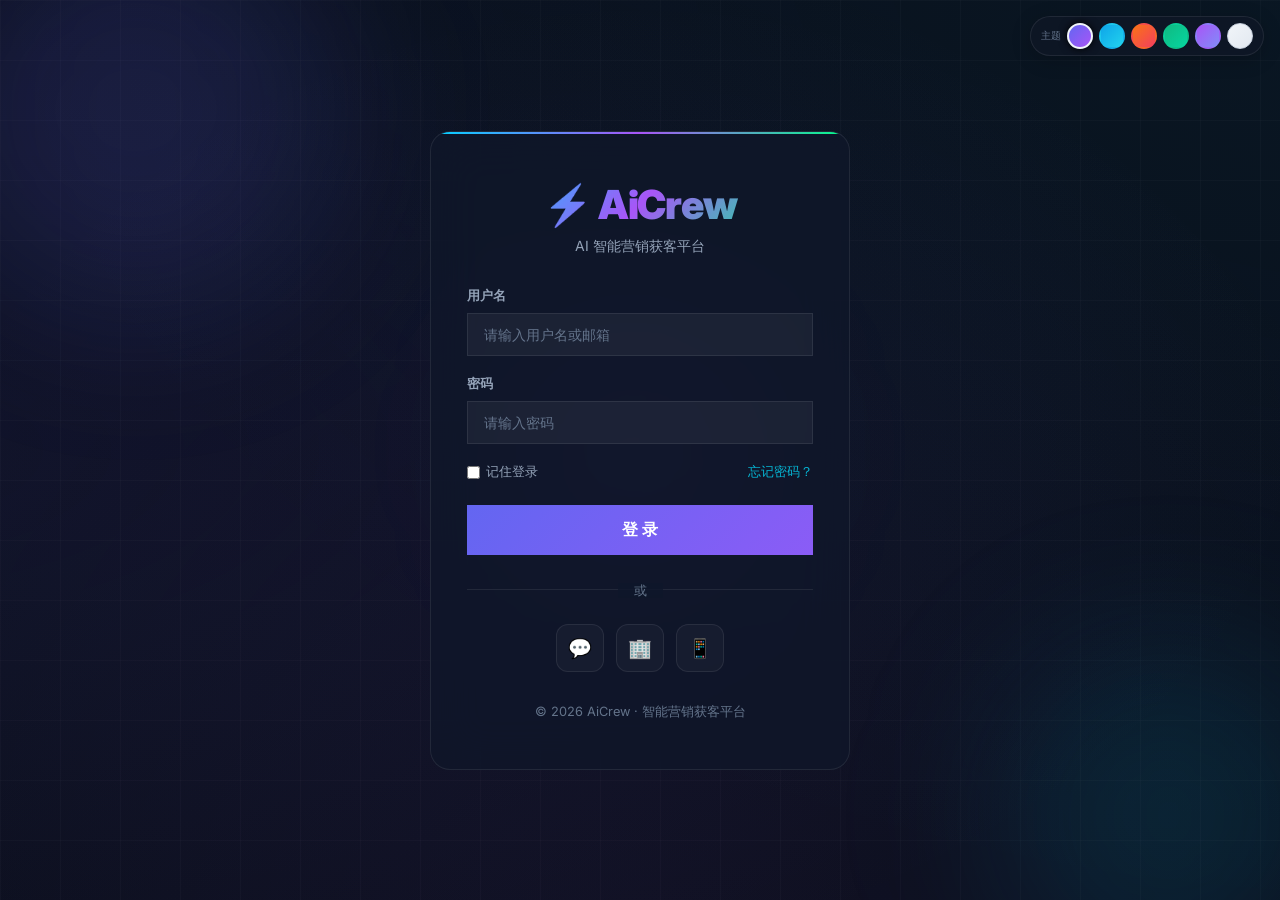
==== prototype/pages/index.html @ c1f2e6f0 "feat: 13 prototype pages + 6 theme switcher + responsive design" ====
<!DOCTYPE html>
<html lang="zh-CN">
<head>
<meta charset="UTF-8">
<meta name="viewport" content="width=device-width, initial-scale=1.0">
<title>AiCrew - 登录</title>
<link rel="stylesheet" href="../css/theme.css">
<style>
body{display:flex;align-items:center;justify-content:center;min-height:100vh;overflow:hidden}
.login-bg{position:fixed;inset:0;z-index:-1}
.login-bg .orb{position:absolute;border-radius:50%;filter:blur(80px);animation:orbFloat 15s ease-in-out infinite}
.orb-1{width:400px;height:400px;background:rgba(99,102,241,0.15);top:-10%;left:-5%;animation-delay:0s}
.orb-2{width:350px;height:350px;background:rgba(6,182,212,0.12);bottom:-10%;right:-5%;animation-delay:-5s}
.orb-3{width:250px;height:250px;background:rgba(168,85,247,0.1);top:50%;left:50%;transform:translate(-50%,-50%);animation-delay:-10s}
@keyframes orbFloat{0%,100%{transform:translate(0,0)}25%{transform:translate(30px,-40px)}50%{transform:translate(-20px,30px)}75%{transform:translate(40px,20px)}}
.login-card{width:420px;max-width:92vw;background:rgba(15,23,42,0.8);backdrop-filter:blur(24px);border:1px solid rgba(255,255,255,0.08);border-radius:20px;padding:48px 36px;position:relative;overflow:hidden;animation:fadeInUp 0.6s ease}
.login-card::before{content:'';position:absolute;top:0;left:0;right:0;height:2px;background:var(--gradient-neon)}
.login-logo{text-align:center;margin-bottom:32px}
.login-logo h1{font-size:2.5rem;font-weight:900;background:var(--gradient-neon);-webkit-background-clip:text;-webkit-text-fill-color:transparent;letter-spacing:-0.03em;margin-bottom:8px}
.login-logo p{font-size:0.875rem;color:var(--text-secondary)}
.form-group{margin-bottom:20px}
.form-group label{display:block;font-size:0.8rem;font-weight:600;color:var(--text-secondary);margin-bottom:8px}
.form-group input{width:100%;background:rgba(255,255,255,0.05);border:1px solid var(--border-glass);border-radius:var(--radius-sm);padding:12px 16px;color:var(--text-primary);font-size:0.9rem;outline:none;transition:var(--transition);font-family:inherit}
.form-group input:focus{border-color:var(--accent-1);box-shadow:0 0 15px rgba(99,102,241,0.15)}
.form-group input::placeholder{color:var(--text-muted)}
.form-options{display:flex;justify-content:space-between;align-items:center;margin-bottom:24px}
.form-options label{display:flex;align-items:center;gap:6px;font-size:0.8rem;color:var(--text-secondary);cursor:pointer}
.form-options label input[type=checkbox]{accent-color:var(--accent-1)}
.form-options a{font-size:0.8rem;color:var(--accent-3);text-decoration:none}
.form-options a:hover{text-decoration:underline}
.login-btn{width:100%;padding:14px;border:none;border-radius:var(--radius-sm);background:var(--gradient-1);color:white;font-size:1rem;font-weight:700;cursor:pointer;transition:var(--transition);font-family:inherit;letter-spacing:0.02em}
.login-btn:hover{box-shadow:0 8px 30px rgba(99,102,241,0.4);transform:translateY(-2px)}
.login-btn:active{transform:translateY(0)}
.divider{text-align:center;margin:24px 0;position:relative}
.divider::before{content:'';position:absolute;left:0;right:0;top:50%;height:1px;background:var(--border-glass)}
.divider span{position:relative;background:rgba(15,23,42,0.8);padding:0 16px;font-size:0.8rem;color:var(--text-muted)}
.social-login{display:flex;gap:12px;justify-content:center}
.social-btn{width:48px;height:48px;border-radius:12px;border:1px solid var(--border-glass);background:rgba(255,255,255,0.03);display:flex;align-items:center;justify-content:center;font-size:1.2rem;cursor:pointer;transition:var(--transition)}
.social-btn:hover{border-color:var(--accent-1);background:rgba(99,102,241,0.1)}
.login-footer{text-align:center;margin-top:32px;font-size:0.8rem;color:var(--text-muted)}
</style>
</head>
<body>
<div class="grid-bg"></div>
<div class="login-bg">
  <div class="orb orb-1"></div>
  <div class="orb orb-2"></div>
  <div class="orb orb-3"></div>
</div>
<div class="login-card">
  <div class="login-logo">
    <h1>⚡ AiCrew</h1>
    <p>AI 智能营销获客平台</p>
  </div>
  <form onsubmit="return false">
    <div class="form-group">
      <label>用户名</label>
      <input type="text" placeholder="请输入用户名或邮箱">
    </div>
    <div class="form-group">
      <label>密码</label>
      <input type="password" placeholder="请输入密码">
    </div>
    <div class="form-options">
      <label><input type="checkbox"> 记住登录</label>
      <a href="#">忘记密码？</a>
    </div>
    <button class="login-btn" onclick="location.href='dashboard.html'">登 录</button>
  </form>
  <div class="divider"><span>或</span></div>
  <div class="social-login">
    <div class="social-btn" title="微信登录">💬</div>
    <div class="social-btn" title="企业微信登录">🏢</div>
    <div class="social-btn" title="手机验证码登录">📱</div>
  </div>
  <div class="login-footer">© 2026 AiCrew · 智能营销获客平台</div>
</div>
<script src="../js/app.js"></script>
</body>
</html>
---- prototype/css/theme.css ----
/* AiCrew Design System — Multi-Theme */
@import url('https://fonts.googleapis.com/css2?family=Inter:wght@300;400;500;600;700;800;900&family=JetBrains+Mono:wght@400;500;700&display=swap');

/* ══════════════════════════════════════════
   Theme: Neon Dark (default)
   ══════════════════════════════════════════ */
:root, [data-theme="neon-dark"] {
  --bg-primary: #0a0e1a;
  --bg-secondary: #111827;
  --bg-card: rgba(17, 24, 39, 0.7);
  --bg-glass: rgba(255, 255, 255, 0.03);
  --border-glass: rgba(255, 255, 255, 0.08);
  --accent-1: #6366f1;
  --accent-2: #8b5cf6;
  --accent-3: #06b6d4;
  --accent-4: #10b981;
  --accent-5: #f59e0b;
  --neon-blue: #00d4ff;
  --neon-purple: #a855f7;
  --neon-green: #00ff88;
  --text-primary: #f1f5f9;
  --text-secondary: #94a3b8;
  --text-muted: #64748b;
  --gradient-1: linear-gradient(135deg, #6366f1, #8b5cf6);
  --gradient-2: linear-gradient(135deg, #06b6d4, #10b981);
  --gradient-3: linear-gradient(135deg, #f59e0b, #ef4444);
  --gradient-neon: linear-gradient(135deg, #00d4ff, #a855f7, #00ff88);
  --shadow-glow: 0 0 20px rgba(99, 102, 241, 0.15);
  --shadow-neon: 0 0 30px rgba(0, 212, 255, 0.1);
}

/* ══════════════════════════════════════════
   Theme: Ocean Blue
   ══════════════════════════════════════════ */
[data-theme="ocean-blue"] {
  --bg-primary: #0b1628;
  --bg-secondary: #0f1f3a;
  --bg-card: rgba(15, 31, 58, 0.8);
  --bg-glass: rgba(0, 120, 255, 0.04);
  --border-glass: rgba(0, 150, 255, 0.12);
  --accent-1: #0ea5e9;
  --accent-2: #38bdf8;
  --accent-3: #22d3ee;
  --accent-4: #2dd4bf;
  --accent-5: #fbbf24;
  --neon-blue: #38bdf8;
  --neon-purple: #818cf8;
  --neon-green: #34d399;
  --text-primary: #e0f2fe;
  --text-secondary: #7dd3fc;
  --text-muted: #4a90c4;
  --gradient-1: linear-gradient(135deg, #0ea5e9, #38bdf8);
  --gradient-2: linear-gradient(135deg, #22d3ee, #2dd4bf);
  --gradient-3: linear-gradient(135deg, #fbbf24, #f97316);
  --gradient-neon: linear-gradient(135deg, #38bdf8, #818cf8, #34d399);
  --shadow-glow: 0 0 20px rgba(14, 165, 233, 0.15);
  --shadow-neon: 0 0 30px rgba(56, 189, 248, 0.1);
}

/* ══════════════════════════════════════════
   Theme: Sunset Warm
   ══════════════════════════════════════════ */
[data-theme="sunset-warm"] {
  --bg-primary: #1a0e0e;
  --bg-secondary: #2a1515;
  --bg-card: rgba(42, 21, 21, 0.8);
  --bg-glass: rgba(255, 80, 50, 0.04);
  --border-glass: rgba(255, 100, 60, 0.12);
  --accent-1: #f97316;
  --accent-2: #fb923c;
  --accent-3: #f43f5e;
  --accent-4: #eab308;
  --accent-5: #ef4444;
  --neon-blue: #fb923c;
  --neon-purple: #f472b6;
  --neon-green: #facc15;
  --text-primary: #fef2f2;
  --text-secondary: #fca5a5;
  --text-muted: #b45a3c;
  --gradient-1: linear-gradient(135deg, #f97316, #fb923c);
  --gradient-2: linear-gradient(135deg, #f43f5e, #eab308);
  --gradient-3: linear-gradient(135deg, #ef4444, #f97316);
  --gradient-neon: linear-gradient(135deg, #fb923c, #f472b6, #facc15);
  --shadow-glow: 0 0 20px rgba(249, 115, 22, 0.15);
  --shadow-neon: 0 0 30px rgba(251, 146, 60, 0.1);
}

/* ══════════════════════════════════════════
   Theme: Aurora Green
   ══════════════════════════════════════════ */
[data-theme="aurora-green"] {
  --bg-primary: #0a1a12;
  --bg-secondary: #0f2a1a;
  --bg-card: rgba(15, 42, 26, 0.8);
  --bg-glass: rgba(16, 185, 129, 0.04);
  --border-glass: rgba(16, 185, 129, 0.12);
  --accent-1: #10b981;
  --accent-2: #34d399;
  --accent-3: #06d6a0;
  --accent-4: #22d3ee;
  --accent-5: #a3e635;
  --neon-blue: #34d399;
  --neon-purple: #a78bfa;
  --neon-green: #4ade80;
  --text-primary: #ecfdf5;
  --text-secondary: #86efac;
  --text-muted: #4a9a6e;
  --gradient-1: linear-gradient(135deg, #10b981, #34d399);
  --gradient-2: linear-gradient(135deg, #06d6a0, #22d3ee);
  --gradient-3: linear-gradient(135deg, #a3e635, #eab308);
  --gradient-neon: linear-gradient(135deg, #34d399, #a78bfa, #4ade80);
  --shadow-glow: 0 0 20px rgba(16, 185, 129, 0.15);
  --shadow-neon: 0 0 30px rgba(52, 211, 153, 0.1);
}

/* ══════════════════════════════════════════
   Theme: Light
   ══════════════════════════════════════════ */
[data-theme="light"] {
  --bg-primary: #f8fafc;
  --bg-secondary: #f1f5f9;
  --bg-card: rgba(255, 255, 255, 0.9);
  --bg-glass: rgba(255, 255, 255, 0.7);
  --border-glass: rgba(0, 0, 0, 0.08);
  --accent-1: #6366f1;
  --accent-2: #8b5cf6;
  --accent-3: #06b6d4;
  --accent-4: #10b981;
  --accent-5: #f59e0b;
  --neon-blue: #0284c7;
  --neon-purple: #7c3aed;
  --neon-green: #059669;
  --text-primary: #0f172a;
  --text-secondary: #475569;
  --text-muted: #94a3b8;
  --gradient-1: linear-gradient(135deg, #6366f1, #8b5cf6);
  --gradient-2: linear-gradient(135deg, #06b6d4, #10b981);
  --gradient-3: linear-gradient(135deg, #f59e0b, #ef4444);
  --gradient-neon: linear-gradient(135deg, #6366f1, #06b6d4, #10b981);
  --shadow-glow: 0 0 20px rgba(99, 102, 241, 0.1);
  --shadow-neon: 0 0 30px rgba(6, 182, 212, 0.08);
}

/* ══════════════════════════════════════════
   Theme: Purple Haze
   ══════════════════════════════════════════ */
[data-theme="purple-haze"] {
  --bg-primary: #130a20;
  --bg-secondary: #1a1030;
  --bg-card: rgba(26, 16, 48, 0.8);
  --bg-glass: rgba(168, 85, 247, 0.05);
  --border-glass: rgba(168, 85, 247, 0.15);
  --accent-1: #a855f7;
  --accent-2: #c084fc;
  --accent-3: #818cf8;
  --accent-4: #e879f9;
  --accent-5: #f59e0b;
  --neon-blue: #a78bfa;
  --neon-purple: #c084fc;
  --neon-green: #e879f9;
  --text-primary: #f3e8ff;
  --text-secondary: #c4b5fd;
  --text-muted: #7c5cbf;
  --gradient-1: linear-gradient(135deg, #a855f7, #c084fc);
  --gradient-2: linear-gradient(135deg, #818cf8, #e879f9);
  --gradient-3: linear-gradient(135deg, #f59e0b, #ef4444);
  --gradient-neon: linear-gradient(135deg, #c084fc, #818cf8, #e879f9);
  --shadow-glow: 0 0 20px rgba(168, 85, 247, 0.15);
  --shadow-neon: 0 0 30px rgba(192, 132, 252, 0.1);
}

/* ══════════════════════════════════════════
   Base Reset
   ══════════════════════════════════════════ */
* { margin: 0; padding: 0; box-sizing: border-box; }
html { font-size: 16px; scroll-behavior: smooth; }
body {
  font-family: 'Inter', -apple-system, BlinkMacSystemFont, sans-serif;
  background: var(--bg-primary);
  color: var(--text-primary);
  min-height: 100vh;
  overflow-x: hidden;
  transition: background 0.4s ease, color 0.4s ease;
}

/* ── Background Effects ── */
body::before {
  content: '';
  position: fixed;
  top: -50%; left: -50%;
  width: 200%; height: 200%;
  background: radial-gradient(ellipse at 20% 50%, rgba(99,102,241,0.08) 0%, transparent 50%),
              radial-gradient(ellipse at 80% 20%, rgba(6,182,212,0.06) 0%, transparent 50%),
              radial-gradient(ellipse at 50% 80%, rgba(168,85,247,0.05) 0%, transparent 50%);
  z-index: -1;
  animation: bgFloat 20s ease-in-out infinite;
}
[data-theme="light"] body::before { opacity: 0.3; }
@keyframes bgFloat {
  0%,100% { transform: translate(0,0) rotate(0deg); }
  33% { transform: translate(2%,-2%) rotate(1deg); }
  66% { transform: translate(-1%,1%) rotate(-0.5deg); }
}

/* ── Grid Lines ── */
.grid-bg {
  position: fixed; top: 0; left: 0; width: 100%; height: 100%;
  background-image: linear-gradient(rgba(255,255,255,0.02) 1px, transparent 1px),
                    linear-gradient(90deg, rgba(255,255,255,0.02) 1px, transparent 1px);
  background-size: 60px 60px;
  z-index: -1;
}
[data-theme="light"] .grid-bg {
  background-image: linear-gradient(rgba(0,0,0,0.03) 1px, transparent 1px),
                    linear-gradient(90deg, rgba(0,0,0,0.03) 1px, transparent 1px);
}

/* ══════════════════════════════════════════
   Layout
   ══════════════════════════════════════════ */
.app { display: flex; min-height: 100vh; }

/* ── Sidebar (scrollable) ── */
.sidebar {
  width: 260px; min-height: 100vh;
  background: rgba(15, 23, 42, 0.95);
  backdrop-filter: blur(20px);
  border-right: 1px solid var(--border-glass);
  padding: 24px 16px;
  position: fixed; left: 0; top: 0; bottom: 0;
  z-index: 100;
  display: flex; flex-direction: column;
  transition: background 0.4s ease;
  overflow-y: auto;
  overflow-x: hidden;
}
[data-theme="light"] .sidebar { background: rgba(255, 255, 255, 0.95); }
.sidebar::-webkit-scrollbar { width: 4px; }
.sidebar::-webkit-scrollbar-track { background: transparent; }
.sidebar::-webkit-scrollbar-thumb { background: rgba(255,255,255,0.15); border-radius: 2px; }
.sidebar::-webkit-scrollbar-thumb:hover { background: rgba(255,255,255,0.25); }
[data-theme="light"] .sidebar::-webkit-scrollbar-thumb { background: rgba(0,0,0,0.15); }
[data-theme="light"] .sidebar::-webkit-scrollbar-thumb:hover { background: rgba(0,0,0,0.25); }

.main-content {
  flex: 1; margin-left: 260px;
  padding: 24px 32px;
  min-height: 100vh;
  transition: var(--transition);
}
.page-header {
  display: flex; align-items: center; justify-content: space-between;
  margin-bottom: 28px; flex-wrap: wrap; gap: 12px;
}
.page-title {
  font-size: 1.75rem; font-weight: 800;
  background: var(--gradient-neon);
  -webkit-background-clip: text;
  -webkit-text-fill-color: transparent;
  letter-spacing: -0.02em;
}

/* ══════════════════════════════════════════
   Theme Switcher
   ══════════════════════════════════════════ */
.theme-switcher {
  position: fixed; top: 16px; right: 16px; z-index: 999;
  display: flex; align-items: center; gap: 6px;
  background: var(--bg-card);
  backdrop-filter: blur(16px);
  border: 1px solid var(--border-glass);
  border-radius: 30px;
  padding: 6px 10px;
  box-shadow: 0 4px 20px rgba(0,0,0,0.2);
}
.theme-btn {
  width: 26px; height: 26px;
  border-radius: 50%;
  border: 2px solid transparent;
  cursor: pointer;
  transition: all 0.3s ease;
  position: relative;
}
.theme-btn:hover { transform: scale(1.15); }
.theme-btn.active { border-color: var(--text-primary); box-shadow: 0 0 8px currentColor; }
.theme-btn[data-set="neon-dark"]   { background: linear-gradient(135deg, #6366f1, #a855f7); }
.theme-btn[data-set="ocean-blue"]  { background: linear-gradient(135deg, #0ea5e9, #22d3ee); }
.theme-btn[data-set="sunset-warm"]{ background: linear-gradient(135deg, #f97316, #f43f5e); }
.theme-btn[data-set="aurora-green"]{ background: linear-gradient(135deg, #10b981, #06d6a0); }
.theme-btn[data-set="purple-haze"]{ background: linear-gradient(135deg, #a855f7, #818cf8); }
.theme-btn[data-set="light"]      { background: linear-gradient(135deg, #f1f5f9, #e2e8f0); border: 1px solid #cbd5e1; }
.theme-label { font-size: 0.65rem; color: var(--text-muted); white-space: nowrap; }

/* ══════════════════════════════════════════
   Glass Card
   ══════════════════════════════════════════ */
.glass-card {
  background: var(--bg-glass);
  backdrop-filter: blur(16px);
  border: 1px solid var(--border-glass);
  border-radius: var(--radius);
  padding: 24px;
  transition: all 0.3s ease;
  position: relative;
  overflow: hidden;
}
.glass-card::before {
  content: '';
  position: absolute; top: 0; left: 0; right: 0; height: 1px;
  background: linear-gradient(90deg, transparent, rgba(255,255,255,0.1), transparent);
}
.glass-card:hover {
  border-color: rgba(99, 102, 241, 0.3);
  box-shadow: var(--shadow-glow);
  transform: translateY(-2px);
}

/* ══════════════════════════════════════════
   Stat Cards
   ══════════════════════════════════════════ */
.stats-grid {
  display: grid;
  grid-template-columns: repeat(auto-fit, minmax(220px, 1fr));
  gap: 20px; margin-bottom: 28px;
}
.stat-card {
  background: var(--bg-glass);
  backdrop-filter: blur(16px);
  border: 1px solid var(--border-glass);
  border-radius: var(--radius);
  padding: 24px;
  position: relative; overflow: hidden;
  transition: all 0.3s ease;
}
.stat-card:hover { transform: translateY(-4px); box-shadow: var(--shadow-neon); }
.stat-card .icon {
  width: 48px; height: 48px;
  border-radius: 12px;
  display: flex; align-items: center; justify-content: center;
  font-size: 1.5rem; margin-bottom: 16px;
}
.stat-card .value {
  font-size: 2rem; font-weight: 800;
  font-family: 'JetBrains Mono', monospace;
  margin-bottom: 4px;
}
.stat-card .label { font-size: 0.875rem; color: var(--text-secondary); }
.stat-card .trend {
  font-size: 0.75rem; font-weight: 600;
  padding: 2px 8px; border-radius: 20px;
  display: inline-block; margin-top: 8px;
}
.trend-up { background: rgba(16,185,129,0.15); color: #10b981; }
.trend-down { background: rgba(239,68,68,0.15); color: #ef4444; }

/* ══════════════════════════════════════════
   Buttons
   ══════════════════════════════════════════ */
.btn {
  display: inline-flex; align-items: center; gap: 8px;
  padding: 10px 20px; border-radius: var(--radius-sm);
  font-weight: 600; font-size: 0.875rem;
  cursor: pointer; border: none;
  transition: all 0.3s ease;
  font-family: inherit;
}
.btn-primary {
  background: var(--gradient-1); color: white;
  box-shadow: 0 4px 15px rgba(99, 102, 241, 0.3);
}
.btn-primary:hover { box-shadow: 0 6px 25px rgba(99, 102, 241, 0.5); transform: translateY(-1px); }
.btn-secondary {
  background: var(--bg-glass);
  border: 1px solid var(--border-glass);
  color: var(--text-primary);
}
.btn-secondary:hover { border-color: var(--accent-1); }
.btn-neon {
  background: transparent;
  border: 1px solid var(--neon-blue);
  color: var(--neon-blue);
  box-shadow: 0 0 15px rgba(0,212,255,0.1);
}
.btn-neon:hover { background: rgba(0,212,255,0.1); box-shadow: 0 0 25px rgba(0,212,255,0.2); }

/* ══════════════════════════════════════════
   Table
   ══════════════════════════════════════════ */
.data-table { width: 100%; border-collapse: collapse; }
.data-table th {
  text-align: left; padding: 12px 16px;
  font-size: 0.75rem; font-weight: 600;
  color: var(--text-muted);
  text-transform: uppercase; letter-spacing: 0.05em;
  border-bottom: 1px solid var(--border-glass);
}
.data-table td {
  padding: 14px 16px; font-size: 0.875rem;
  border-bottom: 1px solid rgba(255,255,255,0.03);
}
[data-theme="light"] .data-table td { border-bottom-color: rgba(0,0,0,0.05); }
.data-table tr:hover td { background: rgba(99, 102, 241, 0.05); }

/* ══════════════════════════════════════════
   Tags/Badges
   ══════════════════════════════════════════ */
.badge {
  display: inline-flex; align-items: center;
  padding: 3px 10px; border-radius: 20px;
  font-size: 0.75rem; font-weight: 600;
}
.badge-success { background: rgba(16,185,129,0.15); color: #10b981; }
.badge-warning { background: rgba(245,158,11,0.15); color: #f59e0b; }
.badge-danger { background: rgba(239,68,68,0.15); color: #ef4444; }
.badge-info { background: rgba(6,182,212,0.15); color: #06b6d4; }
.badge-purple { background: rgba(168,85,247,0.15); color: #a855f7; }

/* ══════════════════════════════════════════
   Sidebar Nav
   ══════════════════════════════════════════ */
.sidebar-logo {
  font-size: 1.5rem; font-weight: 900;
  background: var(--gradient-neon);
  -webkit-background-clip: text;
  -webkit-text-fill-color: transparent;
  margin-bottom: 32px; padding: 0 8px;
  letter-spacing: -0.02em;
}
.nav-section { margin-bottom: 20px; }
.nav-label {
  font-size: 0.65rem; font-weight: 700;
  color: var(--text-muted);
  text-transform: uppercase; letter-spacing: 0.1em;
  padding: 0 12px; margin-bottom: 8px;
}
.nav-item {
  display: flex; align-items: center; gap: 10px;
  padding: 10px 12px; border-radius: var(--radius-sm);
  color: var(--text-secondary);
  text-decoration: none;
  font-size: 0.875rem; font-weight: 500;
  transition: all 0.3s ease;
  cursor: pointer;
}
.nav-item:hover { background: rgba(99, 102, 241, 0.1); color: var(--text-primary); }
.nav-item.active { background: rgba(99, 102, 241, 0.15); color: var(--accent-1); font-weight: 600; }
.nav-item .icon { font-size: 1.1rem; width: 20px; text-align: center; }

/* ══════════════════════════════════════════
   Misc
   ══════════════════════════════════════════ */
.chart-placeholder {
  background: rgba(255,255,255,0.02);
  border: 1px dashed var(--border-glass);
  border-radius: var(--radius-sm);
  display: flex; align-items: center; justify-content: center;
  min-height: 200px; color: var(--text-muted); font-size: 0.875rem;
}
.progress-bar { height: 6px; background: rgba(255,255,255,0.05); border-radius: 3px; overflow: hidden; }
.progress-bar .fill { height: 100%; border-radius: 3px; background: var(--gradient-neon); transition: width 0.5s ease; }

/* ══════════════════════════════════════════
   Responsive
   ══════════════════════════════════════════ */
@media (max-width: 1200px) {
  .stats-grid { grid-template-columns: repeat(auto-fit, minmax(200px, 1fr)); }
}
@media (max-width: 768px) {
  .sidebar { display: none; }
  .main-content { margin-left: 0; padding: 16px; }
  .stats-grid { grid-template-columns: 1fr 1fr; }
  .page-title { font-size: 1.25rem; }
  .stat-card .value { font-size: 1.5rem; }
  .theme-switcher { top: 8px; right: 8px; padding: 4px 8px; }
  .theme-label { display: none; }
}
@media (max-width: 480px) {
  .stats-grid { grid-template-columns: 1fr; }
  .main-content { padding: 12px; }
}

/* ══════════════════════════════════════════
   Scrollbar
   ══════════════════════════════════════════ */
::-webkit-scrollbar { width: 6px; }
::-webkit-scrollbar-track { background: transparent; }
::-webkit-scrollbar-thumb { background: rgba(255,255,255,0.1); border-radius: 3px; }
::-webkit-scrollbar-thumb:hover { background: rgba(255,255,255,0.2); }
[data-theme="light"] ::-webkit-scrollbar-thumb { background: rgba(0,0,0,0.1); }
[data-theme="light"] ::-webkit-scrollbar-thumb:hover { background: rgba(0,0,0,0.2); }

/* ══════════════════════════════════════════
   Animations
   ══════════════════════════════════════════ */
@keyframes fadeInUp {
  from { opacity: 0; transform: translateY(20px); }
  to { opacity: 1; transform: translateY(0); }
}
@keyframes pulse { 0%, 100% { opacity: 1; } 50% { opacity: 0.5; } }
.animate-in { animation: fadeInUp 0.5s ease forwards; }
.animate-delay-1 { animation-delay: 0.1s; opacity: 0; }
.animate-delay-2 { animation-delay: 0.2s; opacity: 0; }
.animate-delay-3 { animation-delay: 0.3s; opacity: 0; }
.animate-delay-4 { animation-delay: 0.4s; opacity: 0; }
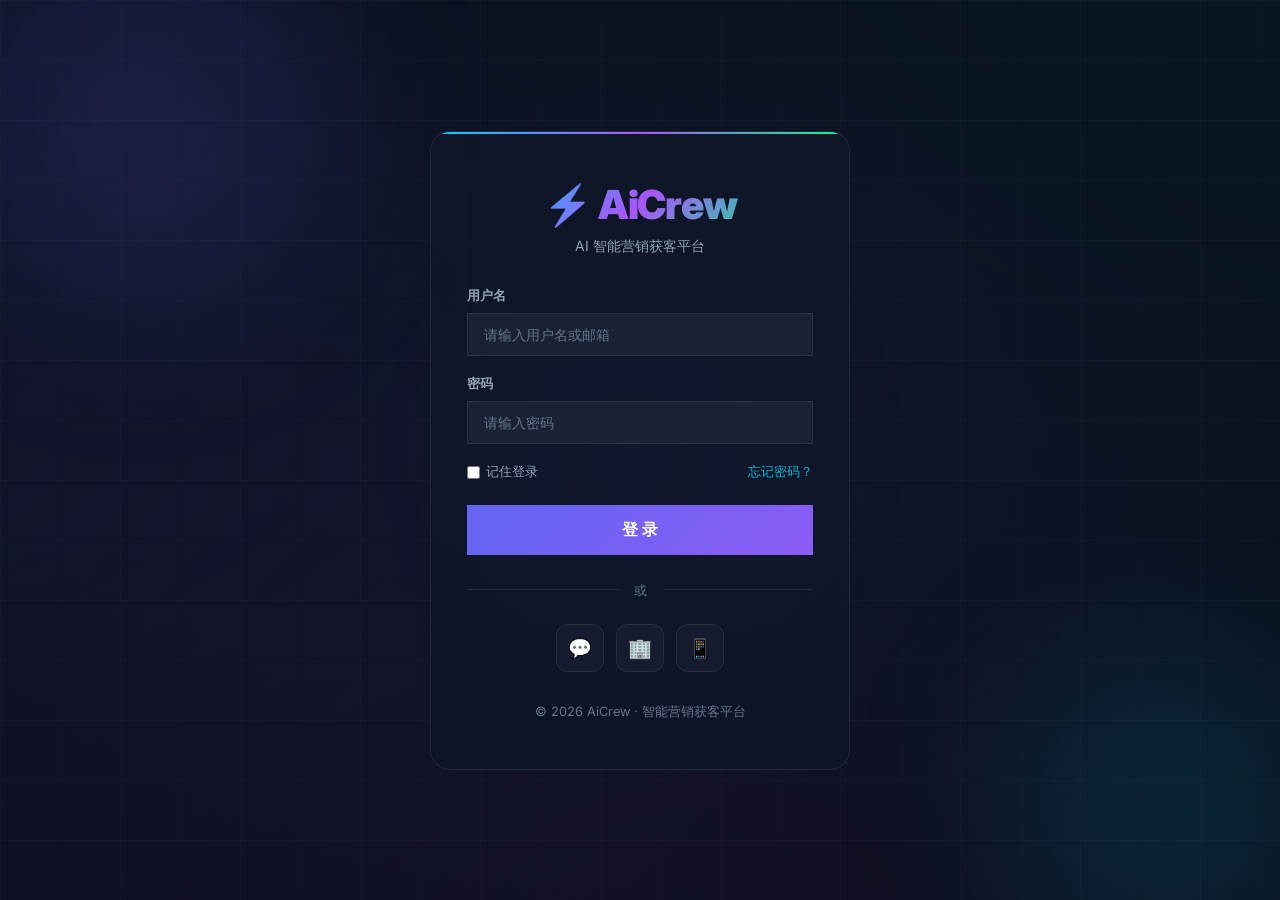
==== commit 37faf17b: "refactor: theme switcher moved to settings page, clean up global theme bar" ====
--- a/prototype/pages/index.html
+++ b/prototype/pages/index.html
@@ -75,6 +75,5 @@
   </div>
   <div class="login-footer">© 2026 AiCrew · 智能营销获客平台</div>
 </div>
-<script src="../js/app.js"></script>
 </body>
 </html>
--- a/prototype/css/theme.css
+++ b/prototype/css/theme.css
@@ -260,36 +260,7 @@
   letter-spacing: -0.02em;
 }
 
-/* ══════════════════════════════════════════
-   Theme Switcher
-   ══════════════════════════════════════════ */
-.theme-switcher {
-  position: fixed; top: 16px; right: 16px; z-index: 999;
-  display: flex; align-items: center; gap: 6px;
-  background: var(--bg-card);
-  backdrop-filter: blur(16px);
-  border: 1px solid var(--border-glass);
-  border-radius: 30px;
-  padding: 6px 10px;
-  box-shadow: 0 4px 20px rgba(0,0,0,0.2);
-}
-.theme-btn {
-  width: 26px; height: 26px;
-  border-radius: 50%;
-  border: 2px solid transparent;
-  cursor: pointer;
-  transition: all 0.3s ease;
-  position: relative;
-}
-.theme-btn:hover { transform: scale(1.15); }
-.theme-btn.active { border-color: var(--text-primary); box-shadow: 0 0 8px currentColor; }
-.theme-btn[data-set="neon-dark"]   { background: linear-gradient(135deg, #6366f1, #a855f7); }
-.theme-btn[data-set="ocean-blue"]  { background: linear-gradient(135deg, #0ea5e9, #22d3ee); }
-.theme-btn[data-set="sunset-warm"]{ background: linear-gradient(135deg, #f97316, #f43f5e); }
-.theme-btn[data-set="aurora-green"]{ background: linear-gradient(135deg, #10b981, #06d6a0); }
-.theme-btn[data-set="purple-haze"]{ background: linear-gradient(135deg, #a855f7, #818cf8); }
-.theme-btn[data-set="light"]      { background: linear-gradient(135deg, #f1f5f9, #e2e8f0); border: 1px solid #cbd5e1; }
-.theme-label { font-size: 0.65rem; color: var(--text-muted); white-space: nowrap; }
+/* Theme switcher moved to settings page */
 
 /* ══════════════════════════════════════════
    Glass Card
